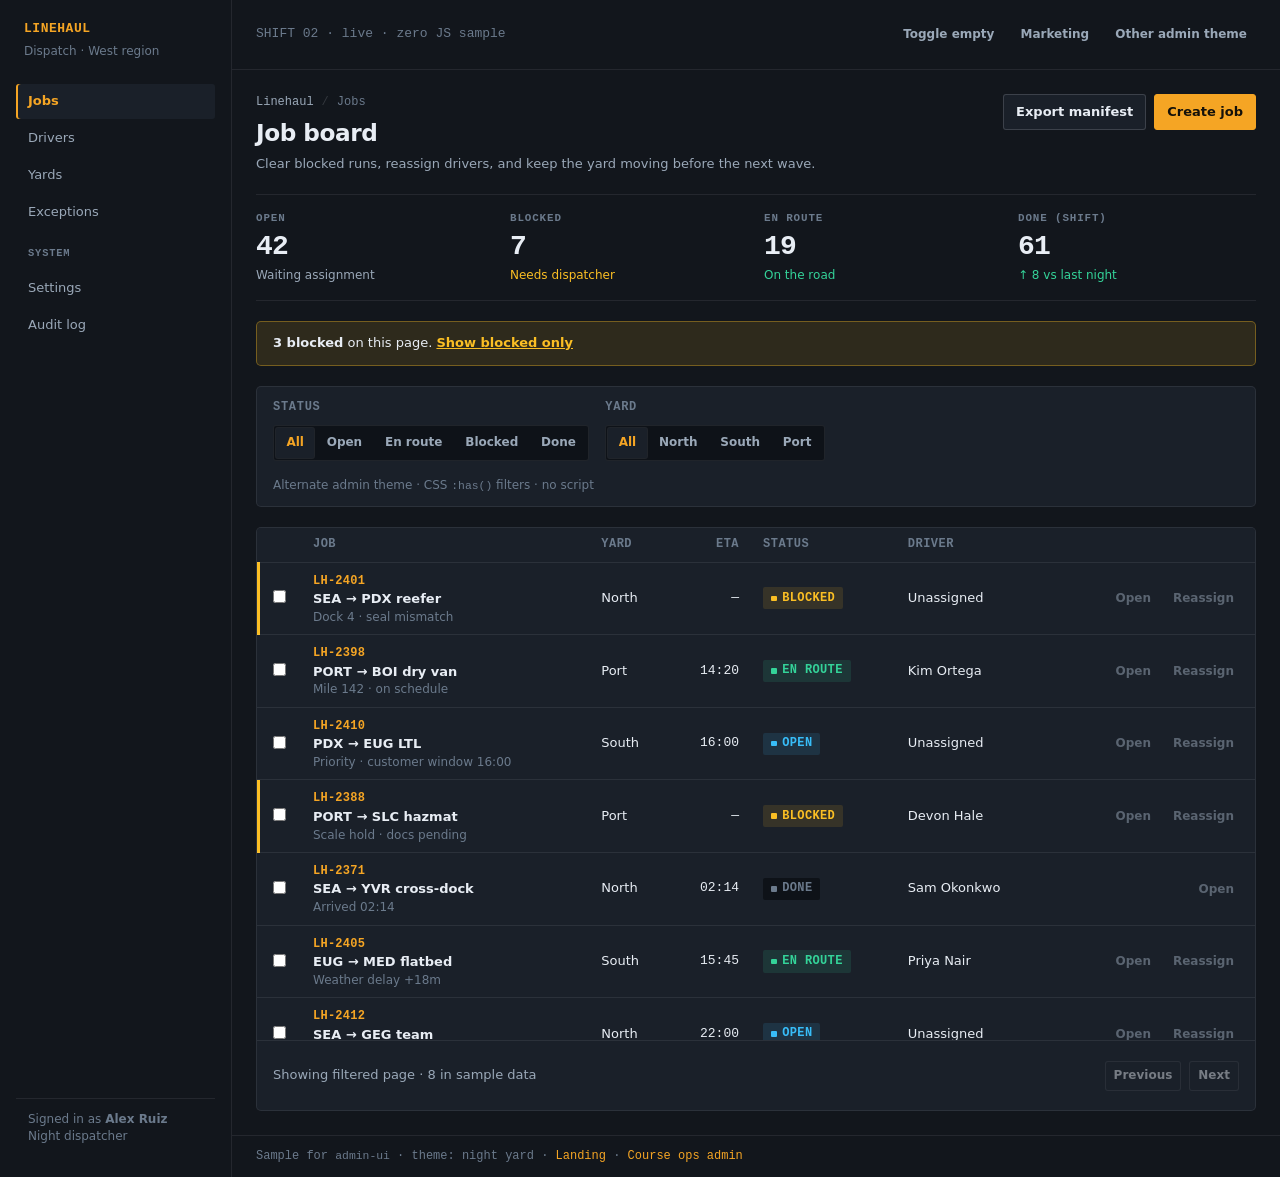
==== samples/dispatch-admin/index.html @ 8def7aa1 "Add frontend-design and admin-ui skills with zero-JS samples Broaden the pack beyond motion: distinc" ====
<!DOCTYPE html>
<html lang="en">
  <head>
    <meta charset="utf-8" />
    <meta name="viewport" content="width=device-width, initial-scale=1" />
    <title>Jobs · Linehaul Dispatch</title>
    <link rel="preconnect" href="https://fonts.bunny.net" />
    <link
      href="https://fonts.bunny.net/css?family=ibm-plex-mono:500,600,700|ibm-plex-sans:400,500,600,700"
      rel="stylesheet"
    />
    <link rel="stylesheet" href="styles.css" />
  </head>
  <body class="admin">
    <!--
      admin-ui · alternate theme · zero JS
      Theme: night yard / steel / high-viz amber
      Same affordances as learner-admin (:has filters, popover, :target toast)
    -->
    <a class="skip-link" href="#main">Skip to content</a>

    <div class="admin-shell">
      <details class="nav-drawer">
        <summary class="nav-drawer__summary">Menu</summary>
        <aside class="admin-nav" aria-label="Primary">
          <div class="admin-nav__brand">
            <span class="admin-nav__mark">Linehaul</span>
            <span class="admin-nav__sub">Dispatch · West region</span>
          </div>
          <nav>
            <ul class="admin-nav__list">
              <li><a class="admin-nav__link" href="#" aria-current="page">Jobs</a></li>
              <li><a class="admin-nav__link" href="#">Drivers</a></li>
              <li><a class="admin-nav__link" href="#">Yards</a></li>
              <li><a class="admin-nav__link" href="#">Exceptions</a></li>
            </ul>
            <p class="admin-nav__section">System</p>
            <ul class="admin-nav__list">
              <li><a class="admin-nav__link" href="#">Settings</a></li>
              <li><a class="admin-nav__link" href="#">Audit log</a></li>
            </ul>
          </nav>
          <div class="admin-nav__footer">
            Signed in as <strong>Alex Ruiz</strong><br />
            Night dispatcher
          </div>
        </aside>
      </details>

      <aside class="admin-nav admin-nav--desktop" aria-label="Primary">
        <div class="admin-nav__brand">
          <span class="admin-nav__mark">Linehaul</span>
          <span class="admin-nav__sub">Dispatch · West region</span>
        </div>
        <nav>
          <ul class="admin-nav__list">
            <li><a class="admin-nav__link" href="#" aria-current="page">Jobs</a></li>
            <li><a class="admin-nav__link" href="#">Drivers</a></li>
            <li><a class="admin-nav__link" href="#">Yards</a></li>
            <li><a class="admin-nav__link" href="#">Exceptions</a></li>
          </ul>
          <p class="admin-nav__section">System</p>
          <ul class="admin-nav__list">
            <li><a class="admin-nav__link" href="#">Settings</a></li>
            <li><a class="admin-nav__link" href="#">Audit log</a></li>
          </ul>
        </nav>
        <div class="admin-nav__footer">
          Signed in as <strong>Alex Ruiz</strong><br />
          Night dispatcher
        </div>
      </aside>

      <div class="admin-main">
        <header class="admin-topbar">
          <p class="admin-topbar__meta">SHIFT 02 · live · zero JS sample</p>
          <div class="admin-topbar__actions">
            <input type="checkbox" id="demo-empty" class="visually-hidden" />
            <label class="button button--ghost button--sm" for="demo-empty">Toggle empty</label>
            <a class="button button--ghost button--sm" href="../dispatch-landing/index.html">Marketing</a>
            <a class="button button--ghost button--sm" href="../learner-admin/index.html">Other admin theme</a>
          </div>
        </header>

        <main id="main" class="admin-content">
          <header class="page-header">
            <div class="page-header__text">
              <ol class="breadcrumb" aria-label="Breadcrumb">
                <li><a href="#">Linehaul</a></li>
                <li aria-current="page">Jobs</li>
              </ol>
              <h1 class="page-title">Job board</h1>
              <p class="page-desc">
                Clear blocked runs, reassign drivers, and keep the yard moving before the next wave.
              </p>
            </div>
            <div class="page-header__actions">
              <a class="button button--secondary" href="#">Export manifest</a>
              <a class="button button--primary" href="#">Create job</a>
            </div>
          </header>

          <section class="metric-strip" aria-label="Summary">
            <div class="metric">
              <p class="metric__label">Open</p>
              <p class="metric__value">42</p>
              <p class="metric__delta">Waiting assignment</p>
            </div>
            <div class="metric">
              <p class="metric__label">Blocked</p>
              <p class="metric__value">7</p>
              <p class="metric__delta metric__delta--warn">Needs dispatcher</p>
            </div>
            <div class="metric">
              <p class="metric__label">En route</p>
              <p class="metric__value">19</p>
              <p class="metric__delta metric__delta--up">On the road</p>
            </div>
            <div class="metric">
              <p class="metric__label">Done (shift)</p>
              <p class="metric__value">61</p>
              <p class="metric__delta metric__delta--up">↑ 8 vs last night</p>
            </div>
          </section>

          <div class="attention" role="status">
            <p>
              <strong>3 blocked</strong> on this page.
              <label class="attention__link" for="status-blocked">Show blocked only</label>
            </p>
          </div>

          <form class="filter-bar" method="get" action="#">
            <fieldset class="field">
              <legend class="field-legend">Status</legend>
              <div class="segmented">
                <input type="radio" name="status" id="status-all" value="" checked />
                <label for="status-all">All</label>
                <input type="radio" name="status" id="status-open" value="open" />
                <label for="status-open">Open</label>
                <input type="radio" name="status" id="status-en-route" value="en-route" />
                <label for="status-en-route">En route</label>
                <input type="radio" name="status" id="status-blocked" value="blocked" />
                <label for="status-blocked">Blocked</label>
                <input type="radio" name="status" id="status-done" value="done" />
                <label for="status-done">Done</label>
              </div>
            </fieldset>
            <fieldset class="field">
              <legend class="field-legend">Yard</legend>
              <div class="segmented">
                <input type="radio" name="yard" id="yard-all" value="" checked />
                <label for="yard-all">All</label>
                <input type="radio" name="yard" id="yard-north" value="north" />
                <label for="yard-north">North</label>
                <input type="radio" name="yard" id="yard-south" value="south" />
                <label for="yard-south">South</label>
                <input type="radio" name="yard" id="yard-port" value="port" />
                <label for="yard-port">Port</label>
              </div>
            </fieldset>
            <p class="filter-hint">
              Alternate admin theme · CSS <code>:has()</code> filters · no script
            </p>
          </form>

          <div class="bulk-bar">
            <p class="bulk-bar__count">Selection active</p>
            <a class="button button--secondary button--sm" href="#toast-reassign">Reassign</a>
            <button
              type="button"
              class="button button--danger-outline button--sm"
              popovertarget="confirm-cancel"
              popovertargetaction="show"
            >
              Cancel jobs…
            </button>
          </div>

          <div class="table-panel">
            <div class="table-wrap" role="region" aria-label="Jobs" tabindex="0">
              <table class="data-table">
                <thead>
                  <tr>
                    <th class="col-check" scope="col"><span class="visually-hidden">Select</span></th>
                    <th scope="col">Job</th>
                    <th scope="col">Yard</th>
                    <th class="num" scope="col">ETA</th>
                    <th scope="col">Status</th>
                    <th scope="col">Driver</th>
                    <th scope="col"><span class="visually-hidden">Actions</span></th>
                  </tr>
                </thead>
                <tbody>
                  <tr data-status="blocked" data-yard="north" class="row--risk">
                    <td class="col-check">
                      <label>
                        <input type="checkbox" class="row-check" value="LH-2401" />
                        <span class="visually-hidden">Select LH-2401</span>
                      </label>
                    </td>
                    <td>
                      <span class="job-id">LH-2401</span>
                      <span class="job-route">SEA → PDX reefer</span>
                      <span class="job-meta">Dock 4 · seal mismatch</span>
                    </td>
                    <td>North</td>
                    <td class="num eta">—</td>
                    <td><span class="status status--blocked">Blocked</span></td>
                    <td>Unassigned</td>
                    <td>
                      <div class="row-actions">
                        <a class="button button--ghost button--sm" href="#">Open</a>
                        <a class="button button--ghost button--sm" href="#toast-reassign">Reassign</a>
                      </div>
                    </td>
                  </tr>
                  <tr data-status="en-route" data-yard="port">
                    <td class="col-check">
                      <label>
                        <input type="checkbox" class="row-check" value="LH-2398" />
                        <span class="visually-hidden">Select LH-2398</span>
                      </label>
                    </td>
                    <td>
                      <span class="job-id">LH-2398</span>
                      <span class="job-route">PORT → BOI dry van</span>
                      <span class="job-meta">Mile 142 · on schedule</span>
                    </td>
                    <td>Port</td>
                    <td class="num eta">14:20</td>
                    <td><span class="status status--en-route">En route</span></td>
                    <td>Kim Ortega</td>
                    <td>
                      <div class="row-actions">
                        <a class="button button--ghost button--sm" href="#">Open</a>
                        <a class="button button--ghost button--sm" href="#toast-reassign">Reassign</a>
                      </div>
                    </td>
                  </tr>
                  <tr data-status="open" data-yard="south">
                    <td class="col-check">
                      <label>
                        <input type="checkbox" class="row-check" value="LH-2410" />
                        <span class="visually-hidden">Select LH-2410</span>
                      </label>
                    </td>
                    <td>
                      <span class="job-id">LH-2410</span>
                      <span class="job-route">PDX → EUG LTL</span>
                      <span class="job-meta">Priority · customer window 16:00</span>
                    </td>
                    <td>South</td>
                    <td class="num eta">16:00</td>
                    <td><span class="status status--open">Open</span></td>
                    <td>Unassigned</td>
                    <td>
                      <div class="row-actions">
                        <a class="button button--ghost button--sm" href="#">Open</a>
                        <a class="button button--ghost button--sm" href="#toast-reassign">Reassign</a>
                      </div>
                    </td>
                  </tr>
                  <tr data-status="blocked" data-yard="port" class="row--risk">
                    <td class="col-check">
                      <label>
                        <input type="checkbox" class="row-check" value="LH-2388" />
                        <span class="visually-hidden">Select LH-2388</span>
                      </label>
                    </td>
                    <td>
                      <span class="job-id">LH-2388</span>
                      <span class="job-route">PORT → SLC hazmat</span>
                      <span class="job-meta">Scale hold · docs pending</span>
                    </td>
                    <td>Port</td>
                    <td class="num eta">—</td>
                    <td><span class="status status--blocked">Blocked</span></td>
                    <td>Devon Hale</td>
                    <td>
                      <div class="row-actions">
                        <a class="button button--ghost button--sm" href="#">Open</a>
                        <a class="button button--ghost button--sm" href="#toast-reassign">Reassign</a>
                      </div>
                    </td>
                  </tr>
                  <tr data-status="done" data-yard="north">
                    <td class="col-check">
                      <label>
                        <input type="checkbox" class="row-check" value="LH-2371" />
                        <span class="visually-hidden">Select LH-2371</span>
                      </label>
                    </td>
                    <td>
                      <span class="job-id">LH-2371</span>
                      <span class="job-route">SEA → YVR cross-dock</span>
                      <span class="job-meta">Arrived 02:14</span>
                    </td>
                    <td>North</td>
                    <td class="num eta">02:14</td>
                    <td><span class="status status--done">Done</span></td>
                    <td>Sam Okonkwo</td>
                    <td>
                      <div class="row-actions">
                        <a class="button button--ghost button--sm" href="#">Open</a>
                      </div>
                    </td>
                  </tr>
                  <tr data-status="en-route" data-yard="south">
                    <td class="col-check">
                      <label>
                        <input type="checkbox" class="row-check" value="LH-2405" />
                        <span class="visually-hidden">Select LH-2405</span>
                      </label>
                    </td>
                    <td>
                      <span class="job-id">LH-2405</span>
                      <span class="job-route">EUG → MED flatbed</span>
                      <span class="job-meta">Weather delay +18m</span>
                    </td>
                    <td>South</td>
                    <td class="num eta">15:45</td>
                    <td><span class="status status--en-route">En route</span></td>
                    <td>Priya Nair</td>
                    <td>
                      <div class="row-actions">
                        <a class="button button--ghost button--sm" href="#">Open</a>
                        <a class="button button--ghost button--sm" href="#toast-reassign">Reassign</a>
                      </div>
                    </td>
                  </tr>
                  <tr data-status="open" data-yard="north">
                    <td class="col-check">
                      <label>
                        <input type="checkbox" class="row-check" value="LH-2412" />
                        <span class="visually-hidden">Select LH-2412</span>
                      </label>
                    </td>
                    <td>
                      <span class="job-id">LH-2412</span>
                      <span class="job-route">SEA → GEG team</span>
                      <span class="job-meta">Needs sleeper team</span>
                    </td>
                    <td>North</td>
                    <td class="num eta">22:00</td>
                    <td><span class="status status--open">Open</span></td>
                    <td>Unassigned</td>
                    <td>
                      <div class="row-actions">
                        <a class="button button--ghost button--sm" href="#">Open</a>
                        <a class="button button--ghost button--sm" href="#toast-reassign">Reassign</a>
                      </div>
                    </td>
                  </tr>
                  <tr data-status="blocked" data-yard="south" class="row--risk">
                    <td class="col-check">
                      <label>
                        <input type="checkbox" class="row-check" value="LH-2390" />
                        <span class="visually-hidden">Select LH-2390</span>
                      </label>
                    </td>
                    <td>
                      <span class="job-id">LH-2390</span>
                      <span class="job-route">PDX → RDM bulk</span>
                      <span class="job-meta">Equipment not ready</span>
                    </td>
                    <td>South</td>
                    <td class="num eta">—</td>
                    <td><span class="status status--blocked">Blocked</span></td>
                    <td>Unassigned</td>
                    <td>
                      <div class="row-actions">
                        <a class="button button--ghost button--sm" href="#">Open</a>
                        <a class="button button--ghost button--sm" href="#toast-reassign">Reassign</a>
                      </div>
                    </td>
                  </tr>
                </tbody>
              </table>
            </div>

            <div class="empty-state" role="status">
              <h2>No jobs in view</h2>
              <p>Clear filters or create a job for the next wave.</p>
              <a class="button button--primary" href="#">Create job</a>
            </div>

            <div class="filter-empty" role="status">
              <h2>No rows for this filter</h2>
              <p>
                <label for="status-all">Clear status</label>
                or
                <label for="yard-all">clear yard</label>.
              </p>
            </div>

            <footer class="table-footer">
              <p>Showing filtered page · 8 in sample data</p>
              <div class="pagination">
                <button type="button" class="button button--secondary button--sm" disabled>Previous</button>
                <button type="button" class="button button--secondary button--sm" disabled>Next</button>
              </div>
            </footer>
          </div>
        </main>

        <p class="sample-note">
          Sample for <code>admin-ui</code> · theme: night yard ·
          <a href="../dispatch-landing/index.html">Landing</a>
          ·
          <a href="../learner-admin/index.html">Course ops admin</a>
        </p>
      </div>
    </div>

    <div id="confirm-cancel" popover class="dialog-popover">
      <div class="dialog__body">
        <h2 class="dialog__title">Cancel selected jobs?</h2>
        <p class="dialog__text">
          Drivers are notified. Freight returns to the open pool. This cannot be undone from the board.
        </p>
      </div>
      <div class="dialog__actions">
        <button
          type="button"
          class="button button--secondary"
          popovertarget="confirm-cancel"
          popovertargetaction="hide"
        >
          Keep jobs
        </button>
        <a
          class="button button--danger"
          href="#toast-cancelled"
          popovertarget="confirm-cancel"
          popovertargetaction="hide"
          >Cancel jobs</a
        >
      </div>
    </div>

    <div id="toast-reassign" class="toast" tabindex="-1">
      <p>Reassign queued. (Static sample — no server.)</p>
      <a class="toast__close" href="#" aria-label="Dismiss">Close</a>
    </div>
    <div id="toast-cancelled" class="toast" tabindex="-1">
      <p>Cancel requested. Board unchanged in this sample.</p>
      <a class="toast__close" href="#" aria-label="Dismiss">Close</a>
    </div>
  </body>
</html>
---- samples/dispatch-admin/styles.css ----
/* Linehaul Dispatch — admin-ui alternate theme
   Material: night yard · steel panels · high-viz amber (not purple SaaS)
   Zero JS affordances same as learner-admin */

:root {
  --surface-page: #12161c;
  --surface-raised: #1a2029;
  --surface-inset: #0e1218;
  --content-primary: #e8edf4;
  --content-secondary: #9aa8b8;
  --content-muted: #6b7a8c;
  --border-subtle: rgba(232, 237, 244, 0.08);
  --border-strong: rgba(232, 237, 244, 0.16);
  --accent: #f5a524;
  --accent-hover: #ffb94a;
  --accent-contrast: #14110a;
  --danger: #f87171;
  --danger-bg: rgba(248, 113, 113, 0.12);
  --warning: #fbbf24;
  --warning-bg: rgba(251, 191, 36, 0.12);
  --success: #34d399;
  --success-bg: rgba(52, 211, 153, 0.12);
  --info: #38bdf8;
  --info-bg: rgba(56, 189, 248, 0.12);
  --focus-ring: #f5a524;

  --admin-nav-width: 14.5rem;
  --space-1: 0.25rem;
  --space-2: 0.5rem;
  --space-3: 0.75rem;
  --space-4: 1rem;
  --space-5: 1.25rem;
  --space-6: 1.5rem;
  --radius-sm: 3px;
  --radius-md: 5px;
  --radius-lg: 6px;

  --ease-out: cubic-bezier(0.23, 1, 0.32, 1);
  --duration-press: 160ms;
  --duration-modal: 200ms;
  --scale-press: 0.97;

  --font: "IBM Plex Sans", ui-sans-serif, system-ui, sans-serif;
  --font-data: "IBM Plex Mono", ui-monospace, Menlo, Consolas, monospace;
  --text-xs: 0.75rem;
  --text-sm: 0.8125rem;
  --text-base: 0.875rem;
  --text-lg: 1.125rem;
  --text-xl: 1.45rem;
}

*,
*::before,
*::after {
  box-sizing: border-box;
}

html {
  -webkit-font-smoothing: antialiased;
}

body {
  margin: 0;
  font-family: var(--font);
  font-size: var(--text-base);
  line-height: 1.45;
  color: var(--content-primary);
  background: var(--surface-page);
}

a {
  color: var(--accent);
  text-decoration: none;
}

a:hover {
  text-decoration: underline;
}

:focus-visible {
  outline: 2px solid var(--focus-ring);
  outline-offset: 2px;
}

.visually-hidden {
  position: absolute;
  width: 1px;
  height: 1px;
  padding: 0;
  margin: -1px;
  overflow: hidden;
  clip: rect(0, 0, 0, 0);
  white-space: nowrap;
  border: 0;
}

.skip-link {
  position: absolute;
  left: var(--space-4);
  top: -3rem;
  z-index: 100;
  padding: var(--space-2) var(--space-3);
  background: var(--surface-raised);
  border: 1px solid var(--border-strong);
  border-radius: var(--radius-sm);
  font-weight: 600;
  font-size: var(--text-sm);
  color: var(--content-primary);
}

.skip-link:focus {
  top: var(--space-4);
}

.admin-shell {
  display: grid;
  grid-template-columns: var(--admin-nav-width) 1fr;
  min-height: 100dvh;
}

.admin-nav {
  background: var(--surface-page);
  border-inline-end: 1px solid var(--border-subtle);
  padding: var(--space-5) var(--space-4);
  display: flex;
  flex-direction: column;
  gap: var(--space-6);
  min-height: 100%;
}

.admin-nav__brand {
  display: flex;
  flex-direction: column;
  gap: var(--space-1);
  padding-inline: var(--space-2);
}

.admin-nav__mark {
  font-size: var(--text-sm);
  font-weight: 700;
  letter-spacing: 0.04em;
  text-transform: uppercase;
  color: var(--accent);
  font-family: var(--font-data);
}

.admin-nav__sub {
  font-size: var(--text-xs);
  color: var(--content-muted);
}

.admin-nav__list {
  list-style: none;
  margin: 0;
  padding: 0;
  display: flex;
  flex-direction: column;
  gap: 2px;
}

.admin-nav__link {
  display: block;
  padding: var(--space-2) var(--space-3);
  border-radius: var(--radius-sm);
  color: var(--content-secondary);
  font-size: var(--text-sm);
  font-weight: 500;
  text-decoration: none;
}

.admin-nav__link:hover {
  background: var(--surface-raised);
  color: var(--content-primary);
  text-decoration: none;
}

.admin-nav__link[aria-current="page"] {
  background: var(--surface-raised);
  color: var(--accent);
  font-weight: 600;
  box-shadow: inset 2px 0 0 var(--accent);
}

.admin-nav__section {
  margin-top: var(--space-4);
  padding-inline: var(--space-3);
  font-size: 0.65rem;
  font-weight: 700;
  letter-spacing: 0.08em;
  text-transform: uppercase;
  color: var(--content-muted);
  font-family: var(--font-data);
}

.admin-nav__footer {
  margin-top: auto;
  padding: var(--space-3);
  border-top: 1px solid var(--border-subtle);
  font-size: var(--text-xs);
  color: var(--content-muted);
}

.admin-main {
  display: flex;
  flex-direction: column;
  min-width: 0;
  background: var(--surface-page);
}

.admin-topbar {
  display: flex;
  align-items: center;
  justify-content: space-between;
  gap: var(--space-4);
  padding: var(--space-3) var(--space-6);
  border-bottom: 1px solid var(--border-subtle);
}

.admin-topbar__meta {
  font-size: var(--text-sm);
  color: var(--content-muted);
  font-family: var(--font-data);
}

.admin-topbar__actions {
  display: flex;
  flex-wrap: wrap;
  gap: var(--space-2);
  align-items: center;
}

.admin-content {
  padding: var(--space-6);
  display: flex;
  flex-direction: column;
  gap: var(--space-5);
  flex: 1;
}

.page-header {
  display: flex;
  flex-wrap: wrap;
  align-items: flex-start;
  justify-content: space-between;
  gap: var(--space-4);
}

.breadcrumb {
  display: flex;
  flex-wrap: wrap;
  gap: var(--space-2);
  margin: 0 0 var(--space-2);
  padding: 0;
  list-style: none;
  font-size: var(--text-xs);
  color: var(--content-muted);
  font-family: var(--font-data);
}

.breadcrumb a {
  color: var(--content-secondary);
}

.breadcrumb li:not(:last-child)::after {
  content: "/";
  margin-inline-start: var(--space-2);
  color: var(--border-strong);
}

.page-title {
  margin: 0;
  font-size: var(--text-xl);
  font-weight: 650;
  letter-spacing: -0.02em;
  line-height: 1.2;
}

.page-desc {
  margin: var(--space-2) 0 0;
  max-width: 36rem;
  font-size: var(--text-sm);
  color: var(--content-secondary);
}

.page-header__actions {
  display: flex;
  flex-wrap: wrap;
  gap: var(--space-2);
  align-items: center;
}

.button {
  display: inline-flex;
  align-items: center;
  justify-content: center;
  gap: var(--space-2);
  min-height: 2.25rem;
  padding: var(--space-2) var(--space-3);
  border: 1px solid transparent;
  border-radius: var(--radius-sm);
  font: inherit;
  font-size: var(--text-sm);
  font-weight: 600;
  line-height: 1.2;
  cursor: pointer;
  text-decoration: none;
  transition: transform var(--duration-press) var(--ease-out);
  background: var(--surface-raised);
  color: var(--content-primary);
  border-color: var(--border-strong);
}

.button:hover {
  text-decoration: none;
}

.button:active {
  transform: scale(var(--scale-press));
}

.button:disabled {
  opacity: 0.45;
  cursor: not-allowed;
  transform: none;
}

.button--primary {
  background: var(--accent);
  border-color: var(--accent);
  color: var(--accent-contrast);
}

.button--primary:hover {
  background: var(--accent-hover);
  border-color: var(--accent-hover);
}

.button--secondary {
  background: var(--surface-raised);
  border-color: var(--border-strong);
}

.button--secondary:hover {
  background: var(--surface-inset);
}

.button--ghost {
  background: transparent;
  border-color: transparent;
  color: var(--content-secondary);
}

.button--ghost:hover {
  background: var(--surface-raised);
  color: var(--content-primary);
}

.button--danger {
  background: var(--danger);
  border-color: var(--danger);
  color: #1a0a0a;
}

.button--danger-outline {
  background: transparent;
  border-color: var(--danger);
  color: var(--danger);
}

.button--sm {
  min-height: 1.875rem;
  padding: var(--space-1) var(--space-2);
  font-size: var(--text-xs);
}

label.button {
  cursor: pointer;
}

.metric-strip {
  display: grid;
  grid-template-columns: repeat(auto-fit, minmax(9.5rem, 1fr));
  gap: var(--space-4);
  padding: var(--space-4) 0;
  border-block: 1px solid var(--border-subtle);
}

.metric__label {
  margin: 0;
  font-size: 0.68rem;
  font-weight: 700;
  letter-spacing: 0.08em;
  text-transform: uppercase;
  color: var(--content-muted);
  font-family: var(--font-data);
}

.metric__value {
  margin: var(--space-1) 0 0;
  font-size: 1.75rem;
  font-weight: 650;
  font-variant-numeric: tabular-nums;
  font-family: var(--font-data);
  line-height: 1.15;
  letter-spacing: -0.03em;
}

.metric__delta {
  margin: var(--space-1) 0 0;
  font-size: var(--text-xs);
  font-weight: 500;
  color: var(--content-secondary);
}

.metric__delta--up {
  color: var(--success);
}

.metric__delta--warn {
  color: var(--warning);
}

.attention {
  padding: var(--space-3) var(--space-4);
  background: var(--warning-bg);
  border: 1px solid color-mix(in srgb, var(--warning) 35%, transparent);
  border-radius: var(--radius-md);
  font-size: var(--text-sm);
}

.attention p {
  margin: 0;
}

.attention__link {
  color: var(--warning);
  font-weight: 700;
  text-decoration: underline;
  cursor: pointer;
}

.filter-bar {
  display: flex;
  flex-wrap: wrap;
  align-items: flex-start;
  gap: var(--space-4);
  padding: var(--space-3) var(--space-4);
  background: var(--surface-raised);
  border: 1px solid var(--border-subtle);
  border-radius: var(--radius-md);
}

.filter-bar .field {
  margin: 0;
  padding: 0;
  border: 0;
}

.field-legend {
  padding: 0;
  margin-bottom: var(--space-2);
  font-size: var(--text-xs);
  font-weight: 700;
  letter-spacing: 0.06em;
  text-transform: uppercase;
  color: var(--content-muted);
  font-family: var(--font-data);
}

.segmented {
  display: flex;
  flex-wrap: wrap;
  gap: 2px;
  padding: 2px;
  background: var(--surface-inset);
  border-radius: var(--radius-sm);
  border: 1px solid var(--border-subtle);
}

.segmented input {
  position: absolute;
  opacity: 0;
  pointer-events: none;
}

.segmented label {
  padding: 0.4rem 0.65rem;
  border-radius: 2px;
  font-size: var(--text-xs);
  font-weight: 600;
  color: var(--content-secondary);
  cursor: pointer;
}

.segmented input:focus-visible + label {
  outline: 2px solid var(--focus-ring);
  outline-offset: 1px;
}

.segmented input:checked + label {
  background: var(--surface-raised);
  color: var(--accent);
  box-shadow: 0 0 0 1px var(--border-subtle);
}

.filter-hint {
  flex: 1 1 100%;
  margin: 0;
  font-size: var(--text-xs);
  color: var(--content-muted);
}

.filter-hint code {
  font-family: var(--font-data);
  font-size: 0.95em;
}

.bulk-bar {
  display: none;
  flex-wrap: wrap;
  align-items: center;
  gap: var(--space-3);
  padding: var(--space-2) var(--space-3);
  background: color-mix(in srgb, var(--accent) 12%, var(--surface-raised));
  border: 1px solid color-mix(in srgb, var(--accent) 35%, transparent);
  border-radius: var(--radius-md);
  font-size: var(--text-sm);
}

.admin-content:has(.row-check:checked) .bulk-bar {
  display: flex;
}

.bulk-bar__count {
  font-weight: 700;
  margin-inline-end: auto;
  font-family: var(--font-data);
}

.table-panel {
  background: var(--surface-raised);
  border: 1px solid var(--border-subtle);
  border-radius: var(--radius-md);
  overflow: hidden;
}

.table-wrap {
  overflow: auto;
  max-height: min(32rem, 70dvh);
}

.data-table {
  width: 100%;
  border-collapse: collapse;
  font-size: var(--text-sm);
}

.data-table th,
.data-table td {
  padding: 0.5rem 0.75rem;
  border-bottom: 1px solid var(--border-subtle);
  text-align: start;
  vertical-align: middle;
}

.data-table th {
  position: sticky;
  top: 0;
  z-index: 1;
  background: var(--surface-raised);
  font-weight: 600;
  color: var(--content-muted);
  white-space: nowrap;
  font-size: var(--text-xs);
  letter-spacing: 0.04em;
  text-transform: uppercase;
  font-family: var(--font-data);
  box-shadow: 0 1px 0 var(--border-subtle);
}

.data-table .num {
  text-align: end;
  font-variant-numeric: tabular-nums;
  font-family: var(--font-data);
}

.data-table .col-check {
  width: 2.5rem;
}

.data-table tbody tr:has(.row-check:checked) {
  background: color-mix(in srgb, var(--accent) 10%, var(--surface-raised));
}

.row--risk {
  box-shadow: inset 3px 0 0 var(--warning);
}

@media (hover: hover) and (pointer: fine) {
  .data-table tbody tr:hover {
    background: var(--surface-inset);
  }

  .data-table tbody tr .row-actions {
    opacity: 0.5;
  }

  .data-table tbody tr:hover .row-actions,
  .data-table tbody tr:focus-within .row-actions {
    opacity: 1;
  }
}

.job-id {
  font-family: var(--font-data);
  font-weight: 600;
  font-size: var(--text-xs);
  letter-spacing: 0.02em;
  color: var(--accent);
}

.job-route {
  display: block;
  font-weight: 600;
  color: var(--content-primary);
}

.job-meta {
  display: block;
  font-size: var(--text-xs);
  color: var(--content-muted);
}

.eta {
  font-family: var(--font-data);
  font-variant-numeric: tabular-nums;
}

.status {
  display: inline-flex;
  align-items: center;
  gap: 0.35rem;
  padding: 0.15rem 0.5rem;
  border-radius: 2px;
  font-size: var(--text-xs);
  font-weight: 700;
  letter-spacing: 0.03em;
  text-transform: uppercase;
  font-family: var(--font-data);
  white-space: nowrap;
  background: var(--surface-inset);
  color: var(--content-secondary);
}

.status::before {
  content: "";
  width: 0.35rem;
  height: 0.35rem;
  border-radius: 1px;
  background: currentColor;
}

.status--open {
  background: var(--info-bg);
  color: var(--info);
}

.status--en-route {
  background: var(--success-bg);
  color: var(--success);
}

.status--blocked {
  background: var(--warning-bg);
  color: var(--warning);
}

.status--done {
  background: var(--surface-inset);
  color: var(--content-muted);
}

.row-actions {
  display: flex;
  flex-wrap: wrap;
  gap: var(--space-1);
  justify-content: flex-end;
}

.table-footer {
  display: flex;
  flex-wrap: wrap;
  align-items: center;
  justify-content: space-between;
  gap: var(--space-3);
  padding: var(--space-3) var(--space-4);
  border-top: 1px solid var(--border-subtle);
  font-size: var(--text-sm);
  color: var(--content-secondary);
}

.pagination {
  display: flex;
  gap: var(--space-2);
}

.empty-state,
.filter-empty {
  display: none;
  padding: var(--space-6);
  text-align: center;
  max-width: 24rem;
  margin-inline: auto;
}

.empty-state h2,
.filter-empty h2 {
  margin: 0;
  font-size: var(--text-lg);
  font-weight: 650;
}

.empty-state p,
.filter-empty p {
  margin: var(--space-2) 0 var(--space-4);
  color: var(--content-secondary);
  font-size: var(--text-sm);
}

.filter-empty label {
  color: var(--accent);
  font-weight: 600;
  text-decoration: underline;
  cursor: pointer;
}

.admin-main:has(#demo-empty:checked) .table-wrap,
.admin-main:has(#demo-empty:checked) .table-footer,
.admin-main:has(#demo-empty:checked) .filter-empty,
.admin-main:has(#demo-empty:checked) .bulk-bar,
.admin-main:has(#demo-empty:checked) .attention {
  display: none !important;
}

.admin-main:has(#demo-empty:checked) .empty-state {
  display: block;
}

.admin-content:has(#status-open:checked) .data-table tbody tr:not([data-status="open"]),
.admin-content:has(#status-en-route:checked) .data-table tbody tr:not([data-status="en-route"]),
.admin-content:has(#status-blocked:checked) .data-table tbody tr:not([data-status="blocked"]),
.admin-content:has(#status-done:checked) .data-table tbody tr:not([data-status="done"]) {
  display: none;
}

.admin-content:has(#yard-north:checked) .data-table tbody tr:not([data-yard="north"]),
.admin-content:has(#yard-south:checked) .data-table tbody tr:not([data-yard="south"]),
.admin-content:has(#yard-port:checked) .data-table tbody tr:not([data-yard="port"]) {
  display: none;
}

.dialog-popover {
  border: 1px solid var(--border-subtle);
  border-radius: var(--radius-lg);
  padding: 0;
  max-width: 24rem;
  width: calc(100% - 2rem);
  background: var(--surface-raised);
  color: var(--content-primary);
  box-shadow: 0 20px 48px rgba(0, 0, 0, 0.45);
}

.dialog-popover::backdrop {
  background: rgba(0, 0, 0, 0.55);
}

.dialog-popover:popover-open {
  animation: dialog-in var(--duration-modal) var(--ease-out);
}

@keyframes dialog-in {
  from {
    opacity: 0;
    transform: scale(0.97);
  }
  to {
    opacity: 1;
    transform: scale(1);
  }
}

@media (prefers-reduced-motion: reduce) {
  .dialog-popover:popover-open {
    animation: none;
  }
  .button:active {
    transform: none;
  }
}

.dialog__body {
  padding: var(--space-5);
}

.dialog__title {
  margin: 0 0 var(--space-2);
  font-size: var(--text-lg);
  font-weight: 650;
}

.dialog__text {
  margin: 0;
  font-size: var(--text-sm);
  color: var(--content-secondary);
}

.dialog__actions {
  display: flex;
  justify-content: flex-end;
  gap: var(--space-2);
  padding: var(--space-3) var(--space-5) var(--space-5);
}

.toast {
  position: fixed;
  right: var(--space-4);
  bottom: var(--space-4);
  z-index: 50;
  display: none;
  align-items: flex-start;
  gap: var(--space-3);
  max-width: 22rem;
  padding: var(--space-3) var(--space-4);
  background: var(--accent);
  color: var(--accent-contrast);
  border-radius: var(--radius-md);
  font-size: var(--text-sm);
  font-weight: 600;
  box-shadow: 0 12px 32px rgba(0, 0, 0, 0.35);
}

.toast:target {
  display: flex;
  animation: dialog-in var(--duration-modal) var(--ease-out);
}

.toast p {
  margin: 0;
  flex: 1;
}

.toast__close {
  color: inherit;
  font-weight: 700;
  text-decoration: underline;
  white-space: nowrap;
}

.sample-note {
  margin: 0;
  padding: var(--space-3) var(--space-6);
  font-size: var(--text-xs);
  color: var(--content-muted);
  border-top: 1px solid var(--border-subtle);
  font-family: var(--font-data);
}

.sample-note code {
  font-size: 0.95em;
}

.nav-drawer {
  display: none;
}

.admin-nav--desktop {
  display: flex;
}

@media (max-width: 48rem) {
  .admin-shell {
    grid-template-columns: 1fr;
  }

  .admin-nav--desktop {
    display: none;
  }

  .nav-drawer {
    display: block;
    border-bottom: 1px solid var(--border-subtle);
  }

  .nav-drawer__summary {
    list-style: none;
    cursor: pointer;
    padding: var(--space-3) var(--space-4);
    font-size: var(--text-sm);
    font-weight: 700;
    font-family: var(--font-data);
    letter-spacing: 0.04em;
    text-transform: uppercase;
    color: var(--accent);
  }

  .nav-drawer__summary::-webkit-details-marker {
    display: none;
  }

  .nav-drawer .admin-nav {
    display: flex;
    border-inline-end: none;
    border-top: 1px solid var(--border-subtle);
  }

  .admin-content {
    padding: var(--space-4);
  }

  .admin-topbar {
    padding-inline: var(--space-4);
    flex-wrap: wrap;
  }
}
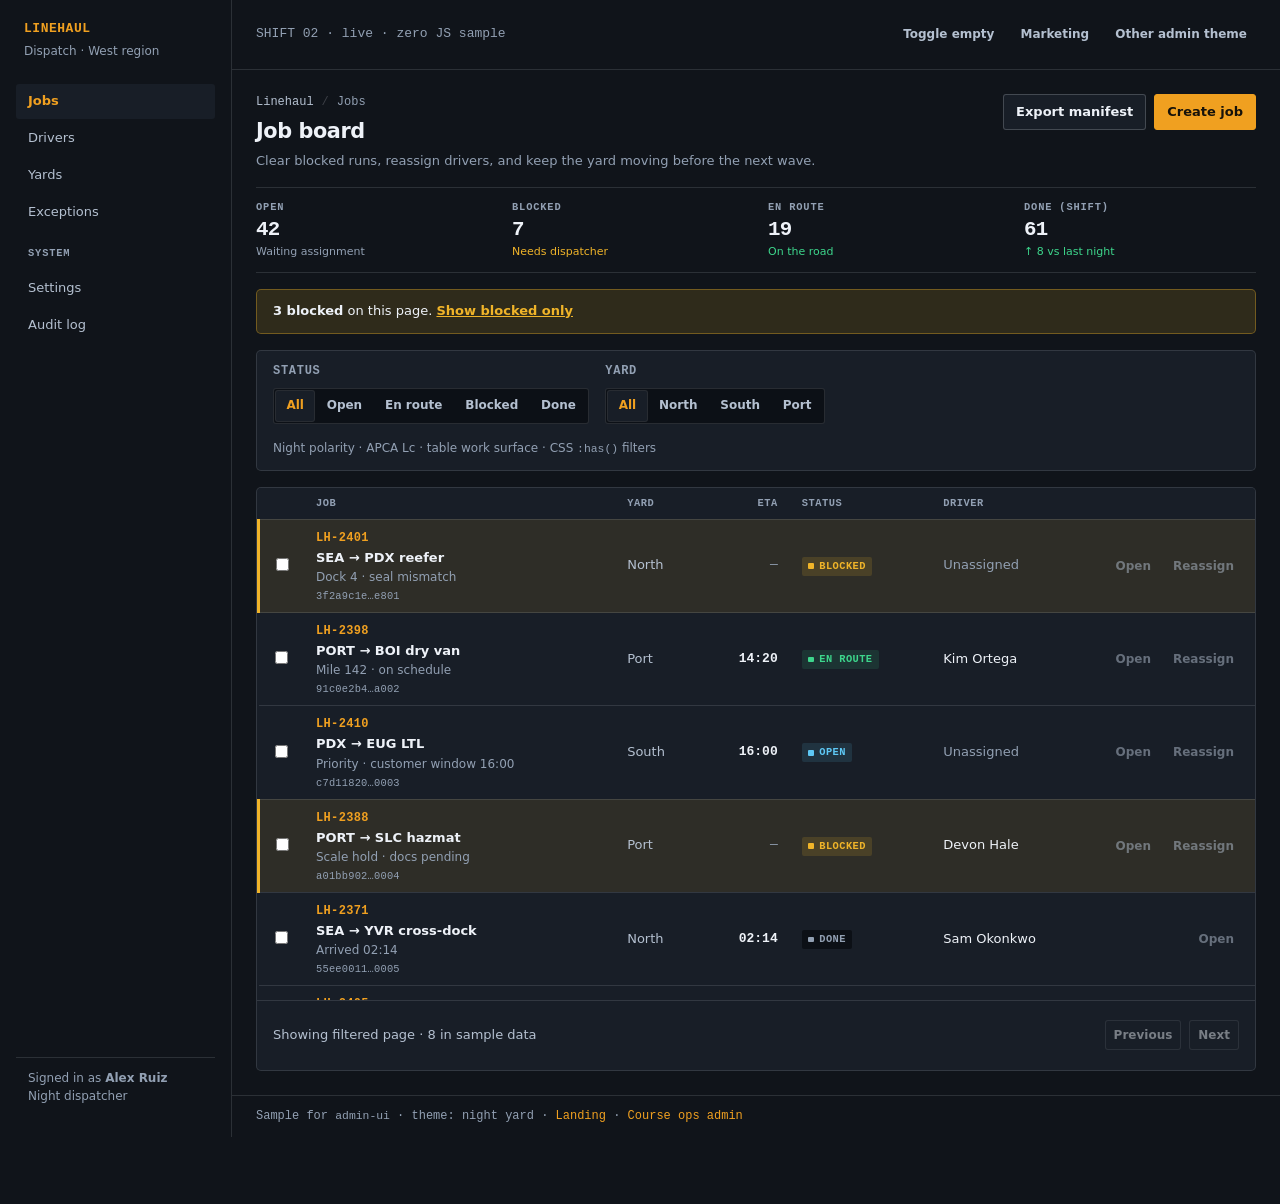
==== commit 9793ff98: "Improve admin craft: hierarchy, field types, APCA contrast Ban inset selection lips, document rows-v" ====
--- a/samples/dispatch-admin/index.html
+++ b/samples/dispatch-admin/index.html
@@ -160,7 +160,7 @@
               </div>
             </fieldset>
             <p class="filter-hint">
-              Alternate admin theme · CSS <code>:has()</code> filters · no script
+              Night polarity · APCA Lc · table work surface · CSS <code>:has()</code> filters
             </p>
           </form>
 
@@ -188,7 +188,7 @@
                     <th class="num" scope="col">ETA</th>
                     <th scope="col">Status</th>
                     <th scope="col">Driver</th>
-                    <th scope="col"><span class="visually-hidden">Actions</span></th>
+                    <th class="col-actions" scope="col"><span class="visually-hidden">Actions</span></th>
                   </tr>
                 </thead>
                 <tbody>
@@ -203,12 +203,13 @@
                       <span class="job-id">LH-2401</span>
                       <span class="job-route">SEA → PDX reefer</span>
                       <span class="job-meta">Dock 4 · seal mismatch</span>
-                    </td>
-                    <td>North</td>
-                    <td class="num eta">—</td>
+                      <span class="job-guid" title="3f2a9c1e-8b44-4d0a-9c2e-11a0b7d4e801">3f2a9c1e…e801</span>
+                    </td>
+                    <td class="yard-cell">North</td>
+                    <td class="num eta eta--none">—</td>
                     <td><span class="status status--blocked">Blocked</span></td>
-                    <td>Unassigned</td>
-                    <td>
+                    <td class="driver-cell driver-cell--empty">Unassigned</td>
+                    <td class="col-actions">
                       <div class="row-actions">
                         <a class="button button--ghost button--sm" href="#">Open</a>
                         <a class="button button--ghost button--sm" href="#toast-reassign">Reassign</a>
@@ -226,12 +227,13 @@
                       <span class="job-id">LH-2398</span>
                       <span class="job-route">PORT → BOI dry van</span>
                       <span class="job-meta">Mile 142 · on schedule</span>
-                    </td>
-                    <td>Port</td>
+                      <span class="job-guid" title="91c0e2b4-55aa-4f18-8d3c-02b9e771a002">91c0e2b4…a002</span>
+                    </td>
+                    <td class="yard-cell">Port</td>
                     <td class="num eta">14:20</td>
                     <td><span class="status status--en-route">En route</span></td>
-                    <td>Kim Ortega</td>
-                    <td>
+                    <td class="driver-cell">Kim Ortega</td>
+                    <td class="col-actions">
                       <div class="row-actions">
                         <a class="button button--ghost button--sm" href="#">Open</a>
                         <a class="button button--ghost button--sm" href="#toast-reassign">Reassign</a>
@@ -249,12 +251,13 @@
                       <span class="job-id">LH-2410</span>
                       <span class="job-route">PDX → EUG LTL</span>
                       <span class="job-meta">Priority · customer window 16:00</span>
-                    </td>
-                    <td>South</td>
+                      <span class="job-guid" title="c7d11820-0ef1-4a2b-b901-88cc44110003">c7d11820…0003</span>
+                    </td>
+                    <td class="yard-cell">South</td>
                     <td class="num eta">16:00</td>
                     <td><span class="status status--open">Open</span></td>
-                    <td>Unassigned</td>
-                    <td>
+                    <td class="driver-cell driver-cell--empty">Unassigned</td>
+                    <td class="col-actions">
                       <div class="row-actions">
                         <a class="button button--ghost button--sm" href="#">Open</a>
                         <a class="button button--ghost button--sm" href="#toast-reassign">Reassign</a>
@@ -272,12 +275,13 @@
                       <span class="job-id">LH-2388</span>
                       <span class="job-route">PORT → SLC hazmat</span>
                       <span class="job-meta">Scale hold · docs pending</span>
-                    </td>
-                    <td>Port</td>
-                    <td class="num eta">—</td>
+                      <span class="job-guid" title="a01bb902-77c3-4e90-a112-dd0099000004">a01bb902…0004</span>
+                    </td>
+                    <td class="yard-cell">Port</td>
+                    <td class="num eta eta--none">—</td>
                     <td><span class="status status--blocked">Blocked</span></td>
-                    <td>Devon Hale</td>
-                    <td>
+                    <td class="driver-cell">Devon Hale</td>
+                    <td class="col-actions">
                       <div class="row-actions">
                         <a class="button button--ghost button--sm" href="#">Open</a>
                         <a class="button button--ghost button--sm" href="#toast-reassign">Reassign</a>
@@ -295,12 +299,13 @@
                       <span class="job-id">LH-2371</span>
                       <span class="job-route">SEA → YVR cross-dock</span>
                       <span class="job-meta">Arrived 02:14</span>
-                    </td>
-                    <td>North</td>
+                      <span class="job-guid" title="55ee0011-2233-44aa-bbcc-ddeeff000005">55ee0011…0005</span>
+                    </td>
+                    <td class="yard-cell">North</td>
                     <td class="num eta">02:14</td>
                     <td><span class="status status--done">Done</span></td>
-                    <td>Sam Okonkwo</td>
-                    <td>
+                    <td class="driver-cell">Sam Okonkwo</td>
+                    <td class="col-actions">
                       <div class="row-actions">
                         <a class="button button--ghost button--sm" href="#">Open</a>
                       </div>
@@ -317,12 +322,13 @@
                       <span class="job-id">LH-2405</span>
                       <span class="job-route">EUG → MED flatbed</span>
                       <span class="job-meta">Weather delay +18m</span>
-                    </td>
-                    <td>South</td>
+                      <span class="job-guid" title="deadbeef-0001-4000-8000-000000000006">deadbeef…0006</span>
+                    </td>
+                    <td class="yard-cell">South</td>
                     <td class="num eta">15:45</td>
                     <td><span class="status status--en-route">En route</span></td>
-                    <td>Priya Nair</td>
-                    <td>
+                    <td class="driver-cell">Priya Nair</td>
+                    <td class="col-actions">
                       <div class="row-actions">
                         <a class="button button--ghost button--sm" href="#">Open</a>
                         <a class="button button--ghost button--sm" href="#toast-reassign">Reassign</a>
@@ -340,12 +346,13 @@
                       <span class="job-id">LH-2412</span>
                       <span class="job-route">SEA → GEG team</span>
                       <span class="job-meta">Needs sleeper team</span>
-                    </td>
-                    <td>North</td>
+                      <span class="job-guid" title="0f0f0f0f-1111-4222-8333-444455556667">0f0f0f0f…6667</span>
+                    </td>
+                    <td class="yard-cell">North</td>
                     <td class="num eta">22:00</td>
                     <td><span class="status status--open">Open</span></td>
-                    <td>Unassigned</td>
-                    <td>
+                    <td class="driver-cell driver-cell--empty">Unassigned</td>
+                    <td class="col-actions">
                       <div class="row-actions">
                         <a class="button button--ghost button--sm" href="#">Open</a>
                         <a class="button button--ghost button--sm" href="#toast-reassign">Reassign</a>
@@ -363,12 +370,13 @@
                       <span class="job-id">LH-2390</span>
                       <span class="job-route">PDX → RDM bulk</span>
                       <span class="job-meta">Equipment not ready</span>
-                    </td>
-                    <td>South</td>
-                    <td class="num eta">—</td>
+                      <span class="job-guid" title="abcdef01-2345-4678-89ab-cdef01230008">abcdef01…0008</span>
+                    </td>
+                    <td class="yard-cell">South</td>
+                    <td class="num eta eta--none">—</td>
                     <td><span class="status status--blocked">Blocked</span></td>
-                    <td>Unassigned</td>
-                    <td>
+                    <td class="driver-cell driver-cell--empty">Unassigned</td>
+                    <td class="col-actions">
                       <div class="row-actions">
                         <a class="button button--ghost button--sm" href="#">Open</a>
                         <a class="button button--ghost button--sm" href="#toast-reassign">Reassign</a>
--- a/samples/dispatch-admin/styles.css
+++ b/samples/dispatch-admin/styles.css
@@ -3,26 +3,31 @@
    Zero JS affordances same as learner-admin */
 
 :root {
-  --surface-page: #12161c;
-  --surface-raised: #1a2029;
-  --surface-inset: #0e1218;
-  --content-primary: #e8edf4;
-  --content-secondary: #9aa8b8;
-  --content-muted: #6b7a8c;
-  --border-subtle: rgba(232, 237, 244, 0.08);
-  --border-strong: rgba(232, 237, 244, 0.16);
-  --accent: #f5a524;
-  --accent-hover: #ffb94a;
-  --accent-contrast: #14110a;
-  --danger: #f87171;
-  --danger-bg: rgba(248, 113, 113, 0.12);
-  --warning: #fbbf24;
-  --warning-bg: rgba(251, 191, 36, 0.12);
-  --success: #34d399;
-  --success-bg: rgba(52, 211, 153, 0.12);
-  --info: #38bdf8;
-  --info-bg: rgba(56, 189, 248, 0.12);
-  --focus-ring: #f5a524;
+  /*
+   * Dark polarity (light text on steel).
+   * APCA Lc @ https://apcacontrast.com/ — polarity-aware; not WCAG 2 ratios.
+   * Muted/secondary lifted for |Lc|; borders slightly stronger on dark.
+   */
+  --surface-page: #10141a;
+  --surface-raised: #181e27;
+  --surface-inset: #0c1016;
+  --content-primary: #eef2f8;
+  --content-secondary: #b4c0d0;
+  --content-muted: #92a0b3;
+  --border-subtle: rgba(238, 242, 248, 0.12);
+  --border-strong: rgba(238, 242, 248, 0.2);
+  --accent: #f0a020;
+  --accent-hover: #ffb84a;
+  --accent-contrast: #16120a;
+  --danger: #ff8a8a;
+  --danger-bg: rgba(255, 138, 138, 0.12);
+  --warning: #f0b429;
+  --warning-bg: rgba(240, 180, 41, 0.14);
+  --success: #3dd68c;
+  --success-bg: rgba(61, 214, 140, 0.12);
+  --info: #5ec8f5;
+  --info-bg: rgba(94, 200, 245, 0.12);
+  --focus-ring: #f0a020;
 
   --admin-nav-width: 14.5rem;
   --space-1: 0.25rem;
@@ -178,7 +183,7 @@
   background: var(--surface-raised);
   color: var(--accent);
   font-weight: 600;
-  box-shadow: inset 2px 0 0 var(--accent);
+  /* no inset box-shadow lip — banned agent slop */
 }
 
 .admin-nav__section {
@@ -233,8 +238,9 @@
   padding: var(--space-6);
   display: flex;
   flex-direction: column;
-  gap: var(--space-5);
+  gap: var(--space-4);
   flex: 1;
+  max-width: 72rem;
 }
 
 .page-header {
@@ -269,17 +275,19 @@
 
 .page-title {
   margin: 0;
-  font-size: var(--text-xl);
+  font-size: 1.3rem;
   font-weight: 650;
   letter-spacing: -0.02em;
   line-height: 1.2;
+  color: var(--content-primary);
 }
 
 .page-desc {
   margin: var(--space-2) 0 0;
   max-width: 36rem;
   font-size: var(--text-sm);
-  color: var(--content-secondary);
+  font-weight: 400;
+  color: var(--content-muted);
 }
 
 .page-header__actions {
@@ -379,15 +387,21 @@
 
 .metric-strip {
   display: grid;
-  grid-template-columns: repeat(auto-fit, minmax(9.5rem, 1fr));
-  gap: var(--space-4);
-  padding: var(--space-4) 0;
+  grid-template-columns: repeat(4, minmax(0, 1fr));
+  gap: var(--space-4) var(--space-6);
+  padding: var(--space-3) 0;
   border-block: 1px solid var(--border-subtle);
 }
 
+@media (max-width: 40rem) {
+  .metric-strip {
+    grid-template-columns: repeat(2, minmax(0, 1fr));
+  }
+}
+
 .metric__label {
   margin: 0;
-  font-size: 0.68rem;
+  font-size: 0.65rem;
   font-weight: 700;
   letter-spacing: 0.08em;
   text-transform: uppercase;
@@ -396,20 +410,21 @@
 }
 
 .metric__value {
-  margin: var(--space-1) 0 0;
-  font-size: 1.75rem;
+  margin: 0.15rem 0 0;
+  font-size: 1.3rem;
   font-weight: 650;
   font-variant-numeric: tabular-nums;
   font-family: var(--font-data);
   line-height: 1.15;
   letter-spacing: -0.03em;
+  color: var(--content-primary);
 }
 
 .metric__delta {
-  margin: var(--space-1) 0 0;
-  font-size: var(--text-xs);
+  margin: 0.15rem 0 0;
+  font-size: 0.6875rem;
   font-weight: 500;
-  color: var(--content-secondary);
+  color: var(--content-muted);
 }
 
 .metric__delta--up {
@@ -542,6 +557,8 @@
   border: 1px solid var(--border-subtle);
   border-radius: var(--radius-md);
   overflow: hidden;
+  flex: 1 1 auto;
+  min-height: 16rem;
 }
 
 .table-wrap {
@@ -571,11 +588,15 @@
   font-weight: 600;
   color: var(--content-muted);
   white-space: nowrap;
-  font-size: var(--text-xs);
-  letter-spacing: 0.04em;
+  font-size: 0.65rem;
+  letter-spacing: 0.05em;
   text-transform: uppercase;
   font-family: var(--font-data);
   box-shadow: 0 1px 0 var(--border-subtle);
+}
+
+.data-table th.num {
+  text-align: end;
 }
 
 .data-table .num {
@@ -588,12 +609,19 @@
   width: 2.5rem;
 }
 
+.data-table .col-actions {
+  width: 1%;
+  white-space: nowrap;
+  text-align: end;
+}
+
 .data-table tbody tr:has(.row-check:checked) {
   background: color-mix(in srgb, var(--accent) 10%, var(--surface-raised));
 }
 
 .row--risk {
-  box-shadow: inset 3px 0 0 var(--warning);
+  border-inline-start: 3px solid var(--warning);
+  background: color-mix(in srgb, var(--warning) 10%, var(--surface-raised));
 }
 
 @media (hover: hover) and (pointer: fine) {
@@ -611,40 +639,84 @@
   }
 }
 
+/* Field types: code id, primary route, muted meta, GUID, tabular ETA */
 .job-id {
   font-family: var(--font-data);
-  font-weight: 600;
-  font-size: var(--text-xs);
-  letter-spacing: 0.02em;
+  font-weight: 650;
+  font-size: 0.75rem;
+  letter-spacing: 0.03em;
   color: var(--accent);
 }
 
 .job-route {
   display: block;
+  margin-top: 0.1rem;
   font-weight: 600;
+  font-size: var(--text-sm);
   color: var(--content-primary);
 }
 
 .job-meta {
   display: block;
-  font-size: var(--text-xs);
-  color: var(--content-muted);
+  margin-top: 0.1rem;
+  font-size: 0.75rem;
+  color: var(--content-muted);
+}
+
+.job-guid {
+  display: block;
+  margin-top: 0.15rem;
+  font-family: var(--font-data);
+  font-size: 0.65rem;
+  font-weight: 500;
+  color: var(--content-muted);
+  letter-spacing: 0.02em;
+  max-width: 12rem;
+  overflow: hidden;
+  text-overflow: ellipsis;
+  white-space: nowrap;
+}
+
+.yard-cell {
+  font-size: var(--text-sm);
+  color: var(--content-secondary);
+  white-space: nowrap;
+}
+
+.driver-cell {
+  font-size: var(--text-sm);
+  font-weight: 500;
+  color: var(--content-primary);
+}
+
+.driver-cell--empty {
+  color: var(--content-muted);
+  font-weight: 400;
+  font-style: normal;
 }
 
 .eta {
   font-family: var(--font-data);
   font-variant-numeric: tabular-nums;
+  font-size: var(--text-sm);
+  font-weight: 600;
+  color: var(--content-primary);
+}
+
+.eta--none {
+  color: var(--content-muted);
+  font-weight: 500;
 }
 
 .status {
   display: inline-flex;
   align-items: center;
   gap: 0.35rem;
-  padding: 0.15rem 0.5rem;
+  padding: 0.12rem 0.4rem;
   border-radius: 2px;
-  font-size: var(--text-xs);
+  font-size: 0.65rem;
   font-weight: 700;
-  letter-spacing: 0.03em;
+  letter-spacing: 0.04em;
   text-transform: uppercase;
   font-family: var(--font-data);
   white-space: nowrap;
@@ -682,7 +754,7 @@
 
 .row-actions {
   display: flex;
-  flex-wrap: wrap;
+  flex-wrap: nowrap;
   gap: var(--space-1);
   justify-content: flex-end;
 }
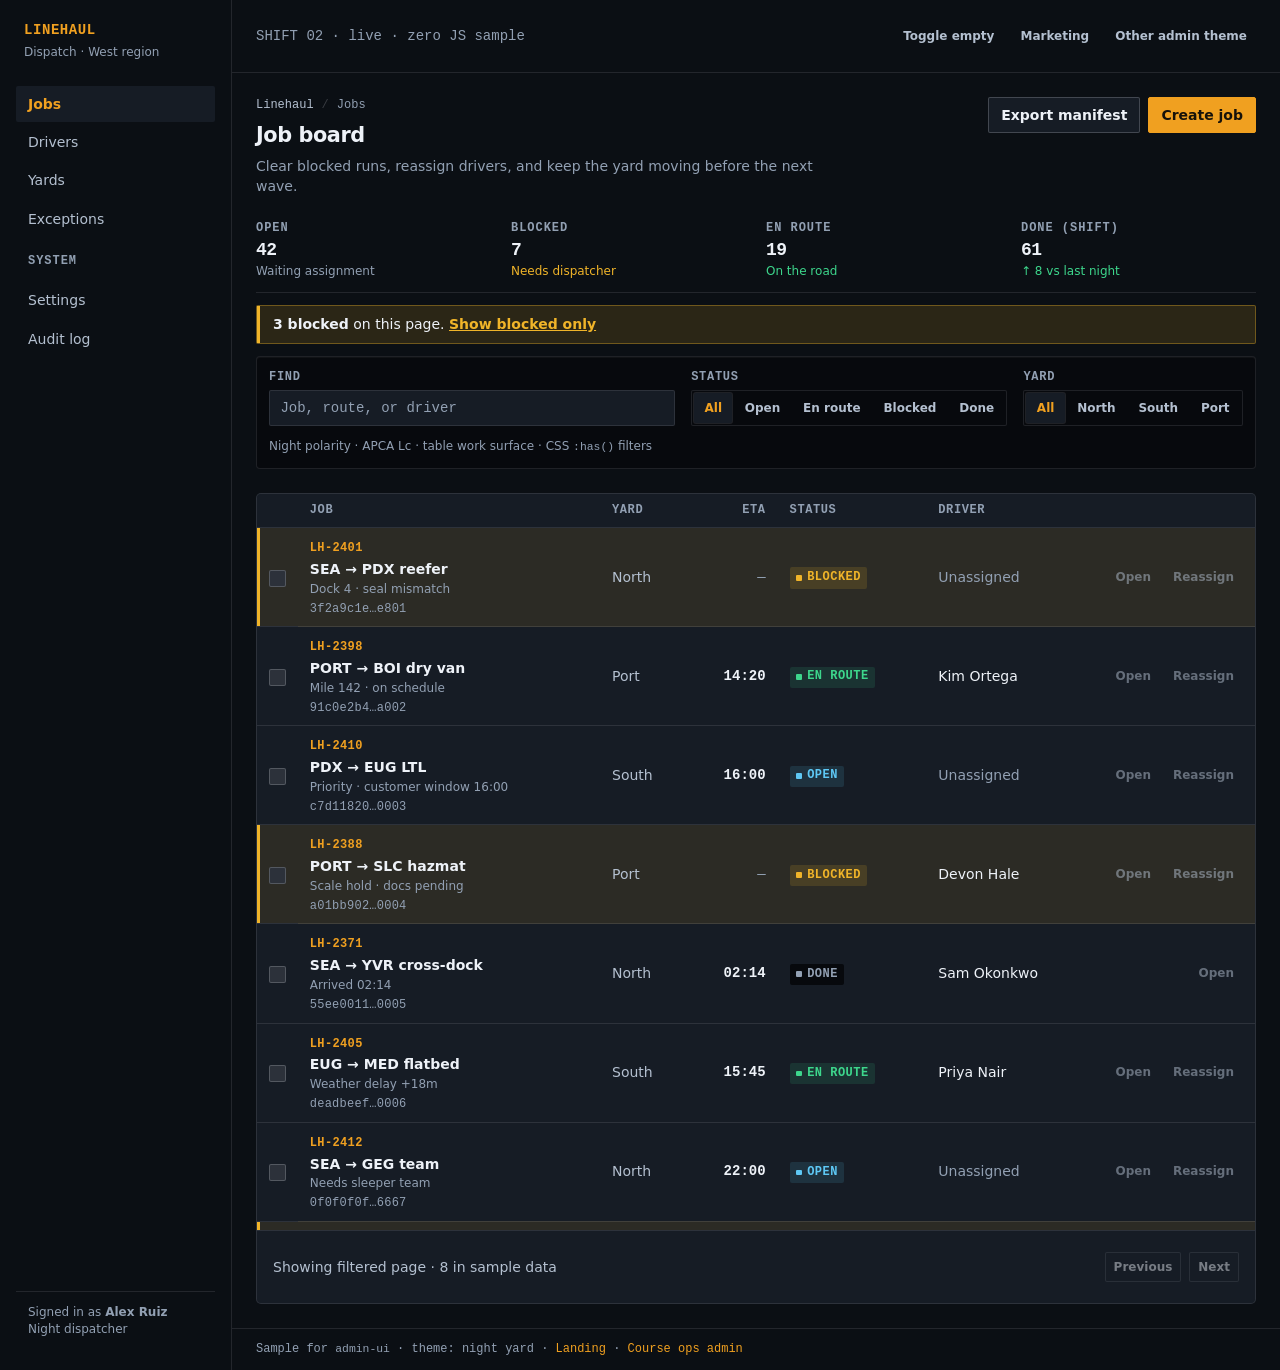
==== commit 1caec4ec: "Require admin visual elevation and restyle sample dashboards Admin skill now requires a named workpl" ====
--- a/samples/dispatch-admin/index.html
+++ b/samples/dispatch-admin/index.html
@@ -100,6 +100,7 @@
             </div>
           </header>
 
+          <div class="orient">
           <section class="metric-strip" aria-label="Summary">
             <div class="metric">
               <p class="metric__label">Open</p>
@@ -131,6 +132,18 @@
           </div>
 
           <form class="filter-bar" method="get" action="#">
+            <div class="field field--search">
+              <label class="field-legend" for="q">Find</label>
+              <input
+                id="q"
+                class="input"
+                type="search"
+                name="q"
+                placeholder="Job, route, or driver"
+                spellcheck="false"
+                autocomplete="off"
+              />
+            </div>
             <fieldset class="field">
               <legend class="field-legend">Status</legend>
               <div class="segmented">
@@ -163,6 +176,7 @@
               Night polarity · APCA Lc · table work surface · CSS <code>:has()</code> filters
             </p>
           </form>
+          </div>
 
           <div class="bulk-bar">
             <p class="bulk-bar__count">Selection active</p>
@@ -388,6 +402,16 @@
             </div>
 
             <div class="empty-state" role="status">
+              <svg class="empty-mark" viewBox="0 0 48 36" aria-hidden="true">
+                <path
+                  d="M6 26h36M10 26V12h8l4 6h16v8"
+                  fill="none"
+                  stroke="currentColor"
+                  stroke-width="1.5"
+                />
+                <circle cx="16" cy="26" r="2.5" fill="currentColor" />
+                <circle cx="34" cy="26" r="2.5" fill="currentColor" />
+              </svg>
               <h2>No jobs in view</h2>
               <p>Clear filters or create a job for the next wave.</p>
               <a class="button button--primary" href="#">Create job</a>
--- a/samples/dispatch-admin/styles.css
+++ b/samples/dispatch-admin/styles.css
@@ -1,6 +1,7 @@
-/* Linehaul Dispatch — admin-ui alternate theme
-   Material: night yard · steel panels · high-viz amber (not purple SaaS)
-   Zero JS affordances same as learner-admin */
+/* Linehaul Dispatch — night yard · steel wells · high-viz amber
+   Signature: command Find + mono job codes
+   Material: inset steel, hard radius, amber signal (not Brand blueprint grid)
+   Elevation: material, type (data face), even work-light */
 
 :root {
   /*
@@ -8,13 +9,13 @@
    * APCA Lc @ https://apcacontrast.com/ — polarity-aware; not WCAG 2 ratios.
    * Muted/secondary lifted for |Lc|; borders slightly stronger on dark.
    */
-  --surface-page: #10141a;
-  --surface-raised: #181e27;
-  --surface-inset: #0c1016;
+  --surface-page: #0b0f14;
+  --surface-raised: #161c25;
+  --surface-inset: #07090d;
   --content-primary: #eef2f8;
   --content-secondary: #b4c0d0;
   --content-muted: #92a0b3;
-  --border-subtle: rgba(238, 242, 248, 0.12);
+  --border-subtle: rgba(238, 242, 248, 0.1);
   --border-strong: rgba(238, 242, 248, 0.2);
   --accent: #f0a020;
   --accent-hover: #ffb84a;
@@ -36,9 +37,9 @@
   --space-4: 1rem;
   --space-5: 1.25rem;
   --space-6: 1.5rem;
-  --radius-sm: 3px;
-  --radius-md: 5px;
-  --radius-lg: 6px;
+  --radius-sm: 2px;
+  --radius-md: 4px;
+  --radius-lg: 5px;
 
   --ease-out: cubic-bezier(0.23, 1, 0.32, 1);
   --duration-press: 160ms;
@@ -47,8 +48,9 @@
 
   --font: "IBM Plex Sans", ui-sans-serif, system-ui, sans-serif;
   --font-data: "IBM Plex Mono", ui-monospace, Menlo, Consolas, monospace;
+  /* Type floors: body/table ≥13–14px; labels/meta ≥12px */
   --text-xs: 0.75rem;
-  --text-sm: 0.8125rem;
+  --text-sm: 0.875rem;
   --text-base: 0.875rem;
   --text-lg: 1.125rem;
   --text-xl: 1.45rem;
@@ -62,6 +64,7 @@
 
 html {
   -webkit-font-smoothing: antialiased;
+  color-scheme: dark;
 }
 
 body {
@@ -183,13 +186,13 @@
   background: var(--surface-raised);
   color: var(--accent);
   font-weight: 600;
-  /* no inset box-shadow lip — banned agent slop */
+  /* no side rail on rounded chips — fingernail lips are slop */
 }
 
 .admin-nav__section {
   margin-top: var(--space-4);
   padding-inline: var(--space-3);
-  font-size: 0.65rem;
+  font-size: var(--text-xs);
   font-weight: 700;
   letter-spacing: 0.08em;
   text-transform: uppercase;
@@ -213,12 +216,16 @@
 }
 
 .admin-topbar {
+  position: sticky;
+  top: 0;
+  z-index: 4;
   display: flex;
   align-items: center;
   justify-content: space-between;
   gap: var(--space-4);
   padding: var(--space-3) var(--space-6);
   border-bottom: 1px solid var(--border-subtle);
+  background: var(--surface-page);
 }
 
 .admin-topbar__meta {
@@ -238,9 +245,15 @@
   padding: var(--space-6);
   display: flex;
   flex-direction: column;
-  gap: var(--space-4);
+  gap: var(--space-6);
   flex: 1;
-  max-width: 72rem;
+  max-width: none;
+}
+
+.orient {
+  display: flex;
+  flex-direction: column;
+  gap: var(--space-3);
 }
 
 .page-header {
@@ -279,6 +292,7 @@
   font-weight: 650;
   letter-spacing: -0.02em;
   line-height: 1.2;
+  text-wrap: balance;
   color: var(--content-primary);
 }
 
@@ -388,9 +402,9 @@
 .metric-strip {
   display: grid;
   grid-template-columns: repeat(4, minmax(0, 1fr));
-  gap: var(--space-4) var(--space-6);
-  padding: var(--space-3) 0;
-  border-block: 1px solid var(--border-subtle);
+  gap: var(--space-3) var(--space-5);
+  padding: 0 0 var(--space-3);
+  border-bottom: 1px solid var(--border-subtle);
 }
 
 @media (max-width: 40rem) {
@@ -401,7 +415,7 @@
 
 .metric__label {
   margin: 0;
-  font-size: 0.65rem;
+  font-size: var(--text-xs);
   font-weight: 700;
   letter-spacing: 0.08em;
   text-transform: uppercase;
@@ -411,7 +425,7 @@
 
 .metric__value {
   margin: 0.15rem 0 0;
-  font-size: 1.3rem;
+  font-size: 1.125rem;
   font-weight: 650;
   font-variant-numeric: tabular-nums;
   font-family: var(--font-data);
@@ -422,7 +436,7 @@
 
 .metric__delta {
   margin: 0.15rem 0 0;
-  font-size: 0.6875rem;
+  font-size: var(--text-xs);
   font-weight: 500;
   color: var(--content-muted);
 }
@@ -436,11 +450,22 @@
 }
 
 .attention {
-  padding: var(--space-3) var(--space-4);
+  position: relative;
+  padding: var(--space-2) var(--space-3) var(--space-2) var(--space-4);
   background: var(--warning-bg);
   border: 1px solid color-mix(in srgb, var(--warning) 35%, transparent);
-  border-radius: var(--radius-md);
-  font-size: var(--text-sm);
+  border-radius: var(--radius-sm);
+  font-size: var(--text-sm);
+}
+
+.attention::before {
+  content: "";
+  position: absolute;
+  inset-block: 0;
+  inset-inline-start: 0;
+  width: 3px;
+  background: var(--warning);
+  border-radius: 0;
 }
 
 .attention p {
@@ -457,12 +482,13 @@
 .filter-bar {
   display: flex;
   flex-wrap: wrap;
-  align-items: flex-start;
-  gap: var(--space-4);
-  padding: var(--space-3) var(--space-4);
-  background: var(--surface-raised);
+  align-items: flex-end;
+  gap: var(--space-3) var(--space-4);
+  padding: var(--space-3);
+  background: var(--surface-inset);
   border: 1px solid var(--border-subtle);
   border-radius: var(--radius-md);
+  box-shadow: inset 0 1px 0 rgba(238, 242, 248, 0.04);
 }
 
 .filter-bar .field {
@@ -472,14 +498,75 @@
 }
 
 .field-legend {
+  display: block;
   padding: 0;
-  margin-bottom: var(--space-2);
+  margin-bottom: var(--space-1);
   font-size: var(--text-xs);
   font-weight: 700;
   letter-spacing: 0.06em;
   text-transform: uppercase;
   color: var(--content-muted);
   font-family: var(--font-data);
+}
+
+.field--search {
+  flex: 1 1 14rem;
+  min-width: 12rem;
+}
+
+.input {
+  display: block;
+  font: inherit;
+  font-family: var(--font-data);
+  font-size: var(--text-sm);
+  line-height: 1.4;
+  color: var(--content-primary);
+  background: var(--surface-raised);
+  border: 1px solid var(--border-subtle);
+  border-radius: var(--radius-sm);
+  min-height: 2.25rem;
+  padding: 0.4rem 0.65rem;
+  width: 100%;
+}
+
+.input::placeholder {
+  color: var(--content-muted);
+}
+
+.input:hover {
+  border-color: var(--border-strong);
+}
+
+.input:focus-visible {
+  outline: 2px solid var(--focus-ring);
+  outline-offset: 2px;
+  border-color: var(--focus-ring);
+}
+
+.row-check {
+  appearance: none;
+  width: 1.05rem;
+  height: 1.05rem;
+  margin: 0;
+  border: 1px solid var(--border-strong);
+  border-radius: 2px;
+  background: color-mix(in srgb, var(--content-primary) 10%, var(--surface-raised));
+  vertical-align: middle;
+  cursor: pointer;
+}
+
+.row-check:checked {
+  background: var(--accent);
+  border-color: var(--accent);
+  background-image: url("data:image/svg+xml,%3Csvg xmlns='http://www.w3.org/2000/svg' viewBox='0 0 12 12'%3E%3Cpath fill='none' stroke='%2316120a' stroke-width='2' d='M2.5 6.2 5 8.7 9.5 3.5'/%3E%3C/svg%3E");
+  background-repeat: no-repeat;
+  background-position: center;
+  background-size: 0.75rem;
+}
+
+.row-check:focus-visible {
+  outline: 2px solid var(--focus-ring);
+  outline-offset: 2px;
 }
 
 .segmented {
@@ -555,21 +642,22 @@
 .table-panel {
   background: var(--surface-raised);
   border: 1px solid var(--border-subtle);
-  border-radius: var(--radius-md);
+  border-radius: var(--radius-lg);
   overflow: hidden;
   flex: 1 1 auto;
   min-height: 16rem;
+  box-shadow: inset 0 1px 0 rgba(238, 242, 248, 0.06);
 }
 
 .table-wrap {
   overflow: auto;
-  max-height: min(32rem, 70dvh);
+  max-height: min(46rem, 82dvh);
 }
 
 .data-table {
   width: 100%;
   border-collapse: collapse;
-  font-size: var(--text-sm);
+  font-size: var(--text-base);
 }
 
 .data-table th,
@@ -588,7 +676,7 @@
   font-weight: 600;
   color: var(--content-muted);
   white-space: nowrap;
-  font-size: 0.65rem;
+  font-size: var(--text-xs);
   letter-spacing: 0.05em;
   text-transform: uppercase;
   font-family: var(--font-data);
@@ -619,9 +707,24 @@
   background: color-mix(in srgb, var(--accent) 10%, var(--surface-raised));
 }
 
+/* Straight stripe (square ends) — not a fingernail lip */
 .row--risk {
-  border-inline-start: 3px solid var(--warning);
   background: color-mix(in srgb, var(--warning) 10%, var(--surface-raised));
+}
+
+.row--risk td:first-child {
+  position: relative;
+}
+
+.row--risk td:first-child::before {
+  content: "";
+  position: absolute;
+  inset-block: 0;
+  inset-inline-start: 0;
+  width: 3px;
+  background: var(--warning);
+  border-radius: 0;
+  pointer-events: none;
 }
 
 @media (hover: hover) and (pointer: fine) {
@@ -629,6 +732,10 @@
     background: var(--surface-inset);
   }
 
+  .data-table tbody tr.row--risk:hover {
+    background: color-mix(in srgb, var(--warning) 16%, var(--surface-raised));
+  }
+
   .data-table tbody tr .row-actions {
     opacity: 0.5;
   }
@@ -640,6 +747,10 @@
 }
 
 /* Field types: code id, primary route, muted meta, GUID, tabular ETA */
+.data-table td:nth-child(2) {
+  min-width: 13rem;
+}
+
 .job-id {
   font-family: var(--font-data);
   font-weight: 650;
@@ -667,7 +778,7 @@
   display: block;
   margin-top: 0.15rem;
   font-family: var(--font-data);
-  font-size: 0.65rem;
+  font-size: var(--text-xs);
   font-weight: 500;
   color: var(--content-muted);
   letter-spacing: 0.02em;
@@ -714,7 +825,7 @@
   gap: 0.35rem;
   padding: 0.12rem 0.4rem;
   border-radius: 2px;
-  font-size: 0.65rem;
+  font-size: var(--text-xs);
   font-weight: 700;
   letter-spacing: 0.04em;
   text-transform: uppercase;
@@ -774,6 +885,15 @@
 .pagination {
   display: flex;
   gap: var(--space-2);
+}
+
+.empty-mark {
+  display: block;
+  width: 2.75rem;
+  height: auto;
+  margin: 0 auto var(--space-3);
+  color: var(--accent);
+  opacity: 0.75;
 }
 
 .empty-state,
